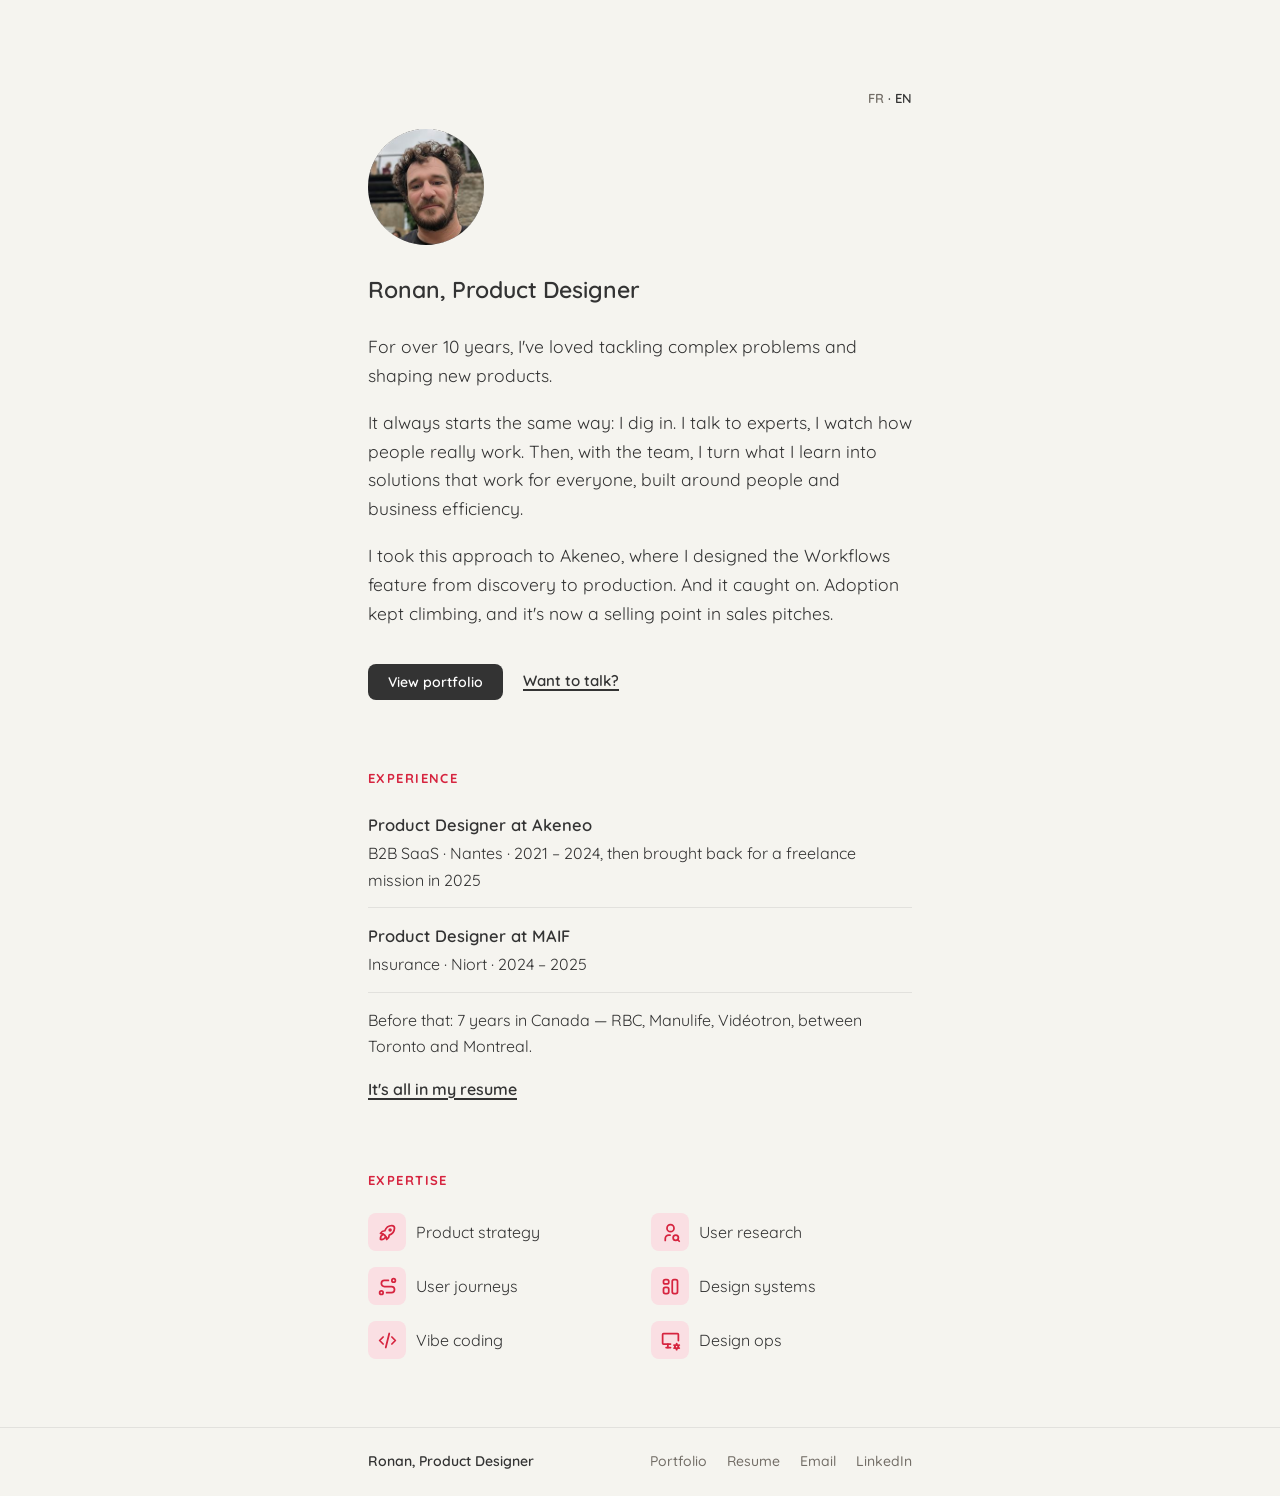
==== en/index.html @ c411151d "V1" ====
<!DOCTYPE html>
<html lang="en">
<head>
  <meta charset="UTF-8">
  <meta name="viewport" content="width=device-width, initial-scale=1.0">
  <title>Ronan Le Morvan — Product Designer</title>
  <meta name="description" content="Product designer. I tackle complex problems and shape new products.">

  <link rel="icon" href="../favicon.svg" type="image/svg+xml">

  <!-- Social share preview -->
  <meta property="og:type" content="website">
  <meta property="og:title" content="Ronan, Product Designer">
  <meta property="og:description" content="Product designer. I tackle complex problems and shape new products.">
  <meta property="og:image" content="https://ro358.github.io/Portfolio/og-en.png">
  <meta property="og:url" content="https://ro358.github.io/Portfolio/en/index.html">
  <meta name="twitter:card" content="summary_large_image">
  <meta name="twitter:title" content="Ronan, Product Designer">
  <meta name="twitter:description" content="Product designer. I tackle complex problems and shape new products.">
  <meta name="twitter:image" content="https://ro358.github.io/Portfolio/og-en.png">
  <link rel="preconnect" href="https://fonts.googleapis.com">
  <link rel="preconnect" href="https://fonts.gstatic.com" crossorigin>
  <link href="https://fonts.googleapis.com/css2?family=Quicksand:wght@400;500;600;700&display=swap" rel="stylesheet">
  <link rel="stylesheet" href="../styles.css">
</head>
<body class="home">
  <main class="page">
    <div class="lang"><a href="../fr/index.html">FR</a> · <span class="active">EN</span></div>
    <img class="photo" src="../photo.png" alt="Ronan Le Morvan">
    <h1>Ronan, Product Designer</h1>

    <p class="prose">For over 10 years, I've loved tackling complex problems and shaping new products.</p>
    <p class="prose">It always starts the same way: I dig in. I talk to experts, I watch how people really work. Then, with the team, I turn what I learn into solutions that work for everyone, built around people and business efficiency.</p>
    <p class="prose">I took this approach to Akeneo, where I designed the Workflows feature from discovery to production. And it caught on. Adoption kept climbing, and it's now a selling point in sales pitches.</p>

    <div class="top-cta">
      <a class="btn" href="portfolio/index.html">View portfolio</a>
      <a class="link" href="mailto:ronan.lemorvan@gmail.com?subject=An%20opportunity%20for%20you">Want to talk?</a>
    </div>

    <section>
      <h2>Experience</h2>
      <ul class="xp">
        <li>
          <span class="role">Product Designer at Akeneo</span>
          B2B SaaS · Nantes · 2021 – 2024, then brought back for a freelance mission in 2025
        </li>
        <li>
          <span class="role">Product Designer at MAIF</span>
          Insurance · Niort · 2024 – 2025
        </li>
        <li class="muted">
          Before that: 7 years in Canada — RBC, Manulife, Vidéotron, between Toronto and Montreal.<br><a class="cvlink" href="resume.pdf" target="_blank" rel="noopener">It's all in my resume</a>
        </li>
      </ul>
    </section>

    <section>
      <h2>Expertise</h2>
      <div class="skills">
        <div class="skill">
          <span class="ico"><svg width="15" height="15" viewBox="0 0 24 24" fill="none" stroke="currentColor" stroke-width="2" stroke-linecap="round" stroke-linejoin="round"><path d="M4 13a8 8 0 0 1 7 7a6 6 0 0 0 3 -5a9 9 0 0 0 6 -8a3 3 0 0 0 -3 -3a9 9 0 0 0 -8 6a6 6 0 0 0 -5 3" /><path d="M7 14a6 6 0 0 0 -3 6a6 6 0 0 0 6 -3" /><path d="M14 9a1 1 0 1 0 2 0a1 1 0 1 0 -2 0" /></svg></span>
          Product strategy
        </div>
        <div class="skill">
          <span class="ico"><svg width="15" height="15" viewBox="0 0 24 24" fill="none" stroke="currentColor" stroke-width="2" stroke-linecap="round" stroke-linejoin="round"><path d="M8 7a4 4 0 1 0 8 0a4 4 0 0 0 -8 0" /><path d="M6 21v-2a4 4 0 0 1 4 -4h1.5" /><path d="M15 18a3 3 0 1 0 6 0a3 3 0 1 0 -6 0" /><path d="M20.2 20.2l1.8 1.8" /></svg></span>
          User research
        </div>
        <div class="skill">
          <span class="ico"><svg width="15" height="15" viewBox="0 0 24 24" fill="none" stroke="currentColor" stroke-width="2" stroke-linecap="round" stroke-linejoin="round"><path d="M3 19a2 2 0 1 0 4 0a2 2 0 0 0 -4 0" /><path d="M19 7a2 2 0 1 0 0 -4a2 2 0 0 0 0 4" /><path d="M11 19h5.5a3.5 3.5 0 0 0 0 -7h-8a3.5 3.5 0 0 1 0 -7h4.5" /></svg></span>
          User journeys
        </div>
        <div class="skill">
          <span class="ico"><svg width="15" height="15" viewBox="0 0 24 24" fill="none" stroke="currentColor" stroke-width="2" stroke-linecap="round" stroke-linejoin="round"><path d="M4 6a2 2 0 0 1 2 -2h2a2 2 0 0 1 2 2v1a2 2 0 0 1 -2 2h-2a2 2 0 0 1 -2 -2l0 -1" /><path d="M4 15a2 2 0 0 1 2 -2h2a2 2 0 0 1 2 2v3a2 2 0 0 1 -2 2h-2a2 2 0 0 1 -2 -2l0 -3" /><path d="M14 6a2 2 0 0 1 2 -2h2a2 2 0 0 1 2 2v12a2 2 0 0 1 -2 2h-2a2 2 0 0 1 -2 -2l0 -12" /></svg></span>
          Design systems
        </div>
        <div class="skill">
          <span class="ico"><svg width="15" height="15" viewBox="0 0 24 24" fill="none" stroke="currentColor" stroke-width="2" stroke-linecap="round" stroke-linejoin="round"><path d="M7 8l-4 4l4 4" /><path d="M17 8l4 4l-4 4" /><path d="M14 4l-4 16" /></svg></span>
          Vibe coding
        </div>
        <div class="skill">
          <span class="ico"><svg width="15" height="15" viewBox="0 0 24 24" fill="none" stroke="currentColor" stroke-width="2" stroke-linecap="round" stroke-linejoin="round"><path d="M12 16h-8a1 1 0 0 1 -1 -1v-10a1 1 0 0 1 1 -1h16a1 1 0 0 1 1 1v7" /><path d="M7 20h5" /><path d="M9 16v4" /><path d="M17.001 19a2 2 0 1 0 4 0a2 2 0 1 0 -4 0" /><path d="M19.001 15.5v1.5" /><path d="M19.001 21v1.5" /><path d="M22.032 17.25l-1.299 .75" /><path d="M17.27 20l-1.3 .75" /><path d="M15.97 17.25l1.3 .75" /><path d="M20.733 20l1.3 .75" /></svg></span>
          Design ops
        </div>
      </div>
    </section>

  </main>

  <footer>
    <div class="foot-inner">
      <a class="foot-name" href="index.html">Ronan, Product Designer</a>
      <div class="foot-links">
        <a href="portfolio/index.html">Portfolio</a>
        <a href="resume.pdf" target="_blank" rel="noopener">Resume</a>
        <a href="mailto:ronan.lemorvan@gmail.com">Email</a>
        <a href="https://www.linkedin.com/in/ronan-le-morvan-2758117b" target="_blank" rel="noopener">LinkedIn</a>
      </div>
    </div>
  </footer>
</body>
</html>
---- styles.css ----
/* ============================================================
   Ronan Le Morvan — feuille de style partagée
   Utilisée par index.html, portfolio.html et les futures pages
   (versions EN, etc.). La page d'accueil porte la classe .home
   sur <body> pour ses quelques variantes d'espacement.
   ============================================================ */

:root {
  --bg: #F5F4EF;
  --ink: #333333;
  --ink-soft: #736e67;
  --accent: #D6243F;
  --accent-bg: rgba(214, 36, 63, 0.08);
  --line: rgba(59, 59, 59, 0.1);
}

* { margin: 0; padding: 0; box-sizing: border-box; }

body {
  background: var(--bg);
  color: var(--ink);
  font-family: 'Quicksand', -apple-system, BlinkMacSystemFont, sans-serif;
  line-height: 1.65;
  min-height: 100vh;
  display: flex;
  flex-direction: column;
}

.page {
  width: 100%;
  max-width: 520px;
  margin: 0 auto;
  padding: 64px 28px 40px;
  flex: 1 0 auto;
}

/* --- Typographie --- */
h1 {
  font-size: 20px;
  font-weight: 600;
  color: var(--ink);
  margin-bottom: 14px;
}
.home h1 { line-height: 1.5; margin-bottom: 24px; }

.eyebrow {
  font-size: 12.5px;
  font-weight: 700;
  letter-spacing: 0.11em;
  text-transform: uppercase;
  color: var(--accent);
  margin-bottom: 10px;
}

p.prose {
  font-size: 16px;
  font-weight: 400;
  color: var(--ink);
  margin-bottom: 26px;
}
.home p.prose { margin-bottom: 18px; }
p.prose a {
  color: var(--ink);
  text-decoration: underline;
  text-decoration-thickness: 1.5px;
  text-underline-offset: 3px;
}
p.prose a:hover { color: var(--accent); }

/* Titres de section (eyebrows rouges) */
section { margin-top: 68px; }
h2 {
  font-size: 12.5px;
  font-weight: 700;
  letter-spacing: 0.11em;
  text-transform: uppercase;
  color: var(--accent);
  margin-bottom: 22px;
}

/* Lien retour (portfolio) */
.back {
  display: inline-block;
  font-size: 14px;
  font-weight: 500;
  color: var(--ink-soft);
  text-decoration: none;
  margin-bottom: 40px;
}
.back:hover { color: var(--accent); }

.lang { text-align: right; font-size: 13px; font-weight: 600; margin-bottom: 20px; }
.lang a { color: var(--ink-soft); text-decoration: none; }
.lang a:hover { color: var(--accent); }
.lang .active { color: var(--ink); }

/* Photo (accueil) */
.photo {
  width: 104px;
  height: 104px;
  border-radius: 50%;
  object-fit: cover;
  margin-bottom: 28px;
  display: block;
}

/* Ligne / liens CV */
.cv-row {
  font-size: 15px;
  font-weight: 400;
  color: var(--ink);
  margin-top: 16px;
}
.cv-row a {
  color: var(--ink);
  font-weight: 600;
  text-decoration: underline;
  text-decoration-thickness: 1.5px;
  text-underline-offset: 3px;
}
.cv-row a:hover { color: var(--accent); }

/* Parcours */
.xp { list-style: none; }
.xp li {
  font-size: 15px;
  font-weight: 400;
  color: var(--ink);
  padding: 14px 0;
  border-bottom: 1px solid var(--line);
}
.xp li:first-child { padding-top: 0; }
.xp li:last-child { border-bottom: none; padding-bottom: 0; }
.xp li.muted { color: var(--ink); }
.xp .role { color: var(--ink); font-weight: 600; display: block; font-size: 15.5px; margin-bottom: 2px; }
.xp .tag {
  display: inline-block;
  font-size: 10.5px;
  font-weight: 700;
  letter-spacing: 0.06em;
  text-transform: uppercase;
  color: var(--accent);
  background: var(--accent-bg);
  border-radius: 4px;
  padding: 1px 7px;
  margin-left: 6px;
  vertical-align: 1px;
}
.xp a {
  color: var(--ink);
  font-weight: 600;
  text-decoration: underline;
  text-decoration-thickness: 1.5px;
  text-underline-offset: 3px;
}
.xp a:hover { color: var(--accent); }
.xp .cvlink { display: inline-block; margin-top: 16px; }

/* Expertise (grille de pills) */
.skills {
  display: grid;
  grid-template-columns: 1fr 1fr;
  gap: 16px 22px;
}
.skill {
  display: flex;
  align-items: center;
  gap: 10px;
  font-size: 15px;
  font-weight: 400;
}
.skill .ico {
  width: 38px;
  height: 38px;
  border-radius: 8px;
  background: #FADFE3;
  color: var(--accent);
  display: inline-flex;
  align-items: center;
  justify-content: center;
  flex-shrink: 0;
}
.skill .ico svg { width: 21px; height: 21px; }

/* Contact */
.cta { margin-top: 68px; }
.cta-sub { font-size: 15px; font-weight: 400; color: var(--ink); margin-bottom: 20px; }
.cta-actions { display: flex; align-items: center; gap: 22px; flex-wrap: wrap; }
.cta .cv {
  font-size: 14.5px;
  font-weight: 600;
  color: var(--ink);
  text-decoration: underline;
  text-decoration-thickness: 1.5px;
  text-underline-offset: 3px;
}
.cta .cv:hover { color: var(--accent); }

/* CTA en haut de l'accueil (bouton + lien) */
.top-cta { margin-top: 36px; display: flex; align-items: center; gap: 20px; flex-wrap: wrap; }
.top-cta .link {
  font-size: 15px;
  font-weight: 600;
  color: var(--ink);
  text-decoration: underline;
  text-decoration-thickness: 1.5px;
  text-underline-offset: 3px;
}
.top-cta .link:hover { color: var(--accent); }

/* Bouton */
.btn {
  display: inline-flex;
  align-items: center;
  line-height: 1;
  padding: 11px 20px;
  border-radius: 8px;
  background: var(--ink);
  color: #fff;
  font-family: inherit;
  font-size: 14px;
  font-weight: 600;
  border: none;
  cursor: pointer;
  text-decoration: none;
  transition: transform 0.15s ease, box-shadow 0.15s ease;
}
.btn:hover { transform: translateY(-1px); box-shadow: 0 6px 16px rgba(35, 35, 35, 0.22); }

/* Formulaire mot de passe (portfolio) */
label {
  display: block;
  font-size: 16px;
  font-weight: 600;
  color: var(--ink);
  margin-bottom: 10px;
}
.field {
  position: relative;
  max-width: 320px;
  margin-bottom: 6px;
}
.field input {
  width: 100%;
  display: block;
  font-family: inherit;
  font-size: 15px;
  color: var(--ink);
  background: #fff;
  border: 1px solid var(--line);
  border-radius: 8px;
  padding: 12px 44px 12px 14px;
  transition: border-color 0.15s ease;
}
.field input:focus { outline: none; border-color: var(--ink); }
.field input.invalid,
.field input.invalid:focus { border-color: var(--accent); }
.toggle {
  position: absolute;
  right: 6px;
  top: 50%;
  transform: translateY(-50%);
  display: inline-flex;
  align-items: center;
  justify-content: center;
  padding: 6px;
  background: none;
  border: none;
  cursor: pointer;
  color: var(--ink-soft);
}
.toggle:hover { color: var(--ink); }
.toggle svg { width: 20px; height: 20px; }
.toggle .icon-off { display: none; }
.toggle.on .icon-on { display: none; }
.toggle.on .icon-off { display: inline-flex; }
.error {
  visibility: hidden;
  font-size: 14px;
  font-weight: 500;
  line-height: 1.3;
  color: var(--accent);
  margin: 4px 0 10px;
}
.error.show { visibility: visible; }

/* Bloc "pas de mot de passe" (portfolio) */
.help {
  margin-top: 56px;
  padding-top: 30px;
  border-top: 1px solid var(--line);
}
.help h2 {
  font-size: 18px;
  font-weight: 600;
  color: var(--ink);
  letter-spacing: normal;
  text-transform: none;
  margin-bottom: 12px;
}
.help a {
  font-size: 16px;
  font-weight: 600;
  color: var(--ink);
  text-decoration: underline;
  text-decoration-thickness: 1.5px;
  text-underline-offset: 3px;
}
.help a:hover { color: var(--accent); }

/* Footer pleine largeur (accueil) */
footer {
  margin-top: 28px;
  border-top: 1px solid var(--line);
  padding: 22px 0;
  flex-shrink: 0;
}
.foot-inner {
  max-width: 520px;
  margin: 0 auto;
  padding: 0 28px;
  display: flex;
  justify-content: space-between;
  align-items: center;
  flex-wrap: wrap;
  gap: 14px;
}
.foot-name { font-size: 14px; font-weight: 600; color: var(--ink); text-decoration: none;}
.foot-links { display: flex; gap: 20px; flex-wrap: wrap; }
.foot-links a { font-size: 14px; font-weight: 500; color: var(--ink-soft); text-decoration: none; }
.foot-links a:hover { color: var(--accent); }

/* --- Responsive --- */
@media (min-width: 900px) {
  .page { max-width: 600px; padding-top: 88px; }
  .photo { width: 116px; height: 116px; }
  .eyebrow { font-size: 13px; }
  h1 { font-size: 23px; }
  p.prose { font-size: 17.5px; }
  h2 { font-size: 13px; }
  .cv-row, .xp li, .skill, .cta-sub, .cta .cv { font-size: 16px; }
  .xp .role { font-size: 16.5px; }
  .foot-inner { max-width: 600px; }
}
@media (max-width: 420px) {
  .skills { grid-template-columns: 1fr; }
}
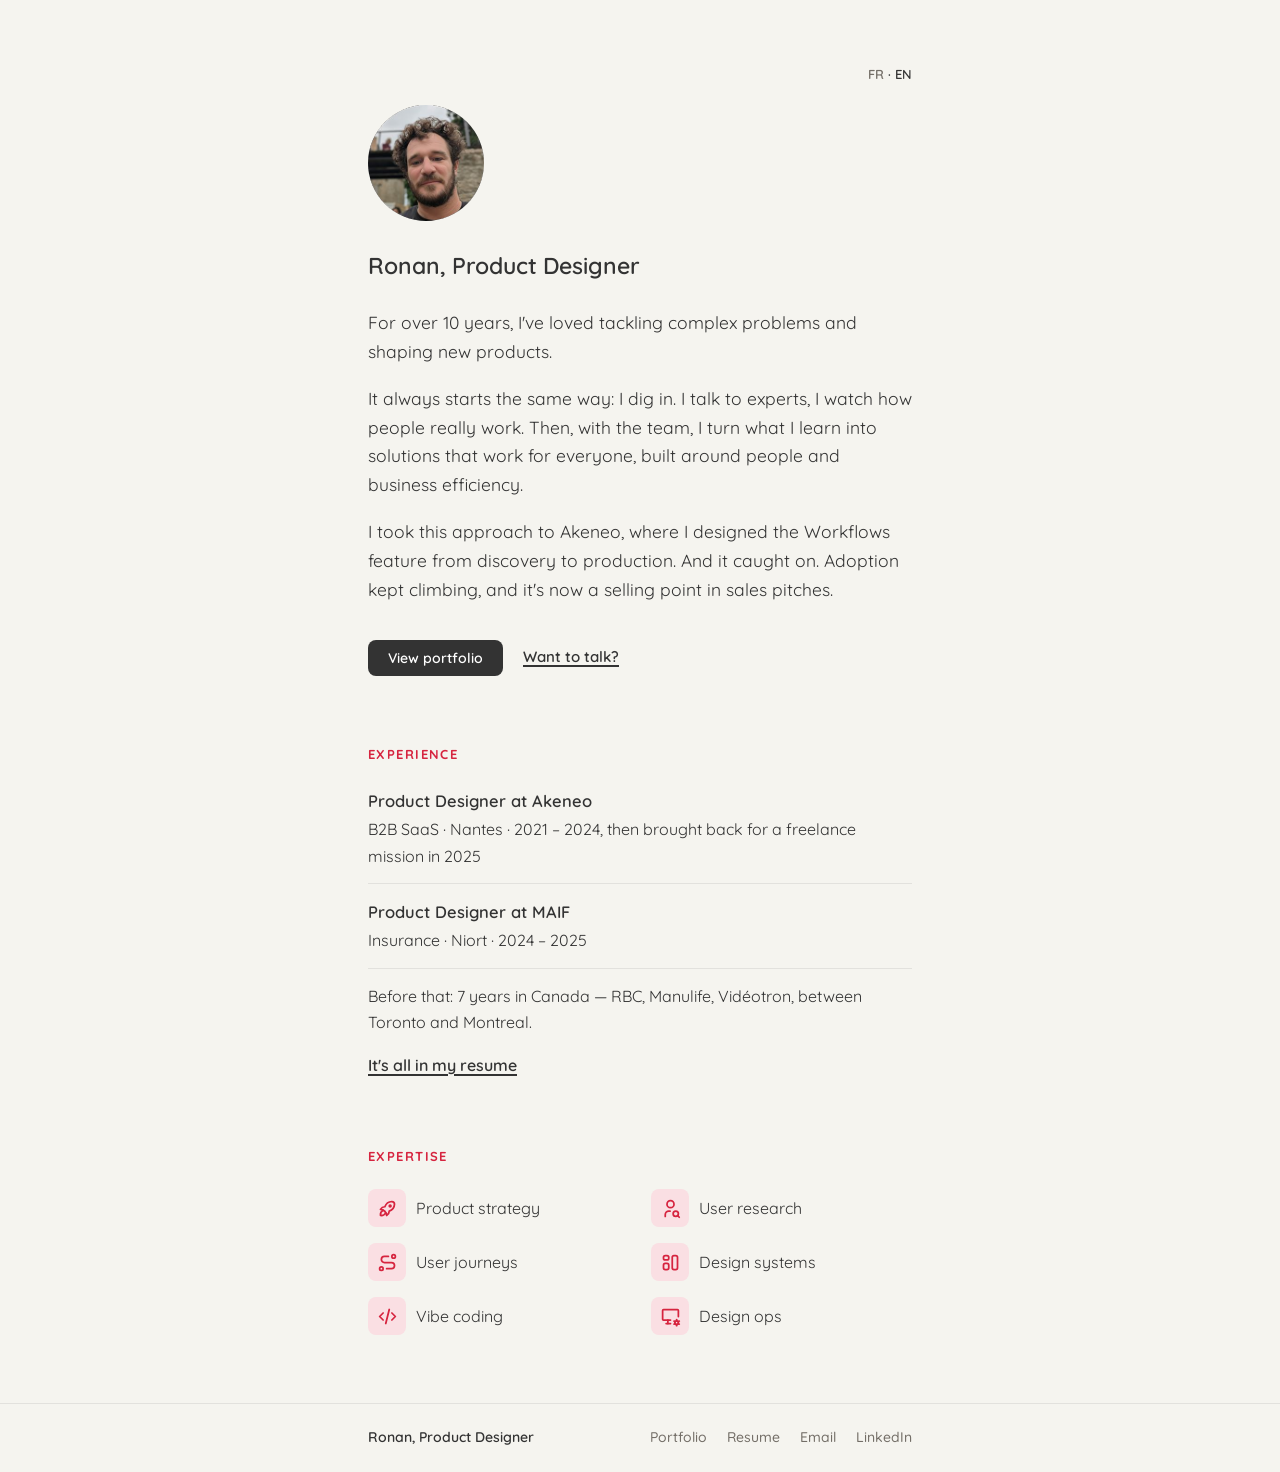
==== commit 4a2c3562: "Go!" ====
--- a/en/index.html
+++ b/en/index.html
@@ -12,12 +12,12 @@
   <meta property="og:type" content="website">
   <meta property="og:title" content="Ronan, Product Designer">
   <meta property="og:description" content="Product designer. I tackle complex problems and shape new products.">
-  <meta property="og:image" content="https://ro358.github.io/Portfolio/og-en.png">
-  <meta property="og:url" content="https://ro358.github.io/Portfolio/en/index.html">
+  <meta property="og:image" content="https://www.ronanlemorvan.com/og-en.png">
+  <meta property="og:url" content="https://www.ronanlemorvan.com/en/">
   <meta name="twitter:card" content="summary_large_image">
   <meta name="twitter:title" content="Ronan, Product Designer">
   <meta name="twitter:description" content="Product designer. I tackle complex problems and shape new products.">
-  <meta name="twitter:image" content="https://ro358.github.io/Portfolio/og-en.png">
+  <meta name="twitter:image" content="https://www.ronanlemorvan.com/og-en.png">
   <link rel="preconnect" href="https://fonts.googleapis.com">
   <link rel="preconnect" href="https://fonts.gstatic.com" crossorigin>
   <link href="https://fonts.googleapis.com/css2?family=Quicksand:wght@400;500;600;700&display=swap" rel="stylesheet">
@@ -25,7 +25,7 @@
 </head>
 <body class="home">
   <main class="page">
-    <div class="lang"><a href="../fr/index.html">FR</a> · <span class="active">EN</span></div>
+    <div class="lang"><a href="../fr/">FR</a> · <span class="active">EN</span></div>
     <img class="photo" src="../photo.png" alt="Ronan Le Morvan">
     <h1>Ronan, Product Designer</h1>
 
@@ -34,7 +34,7 @@
     <p class="prose">I took this approach to Akeneo, where I designed the Workflows feature from discovery to production. And it caught on. Adoption kept climbing, and it's now a selling point in sales pitches.</p>
 
     <div class="top-cta">
-      <a class="btn" href="portfolio/index.html">View portfolio</a>
+      <a class="btn" href="portfolio/">View portfolio</a>
       <a class="link" href="mailto:ronan.lemorvan@gmail.com?subject=An%20opportunity%20for%20you">Want to talk?</a>
     </div>
 
@@ -89,9 +89,9 @@
 
   <footer>
     <div class="foot-inner">
-      <a class="foot-name" href="index.html">Ronan, Product Designer</a>
+      <a class="foot-name" href="./">Ronan, Product Designer</a>
       <div class="foot-links">
-        <a href="portfolio/index.html">Portfolio</a>
+        <a href="portfolio/">Portfolio</a>
         <a href="resume.pdf" target="_blank" rel="noopener">Resume</a>
         <a href="mailto:ronan.lemorvan@gmail.com">Email</a>
         <a href="https://www.linkedin.com/in/ronan-le-morvan-2758117b" target="_blank" rel="noopener">LinkedIn</a>
--- a/styles.css
+++ b/styles.css
@@ -30,7 +30,7 @@
   width: 100%;
   max-width: 520px;
   margin: 0 auto;
-  padding: 64px 28px 40px;
+  padding: 48px 28px 40px;
   flex: 1 0 auto;
 }
 
@@ -93,6 +93,23 @@
 .lang a { color: var(--ink-soft); text-decoration: none; }
 .lang a:hover { color: var(--accent); }
 .lang .active { color: var(--ink); }
+
+.portfolio-header {
+  display: flex;
+  justify-content: space-between;
+  align-items: center;
+  gap: 16px;
+  margin-bottom: 12px;
+}
+
+.page.portfolio {
+  padding-top: 16px;
+}
+
+.page.portfolio .lang,
+.page.portfolio .back {
+  margin-bottom: 0;
+}
 
 /* Photo (accueil) */
 .photo {
@@ -332,7 +349,8 @@
 
 /* --- Responsive --- */
 @media (min-width: 900px) {
-  .page { max-width: 600px; padding-top: 88px; }
+  .page { max-width: 600px; padding-top: 64px; }
+  .page.portfolio { padding-top: 16px; }
   .photo { width: 116px; height: 116px; }
   .eyebrow { font-size: 13px; }
   h1 { font-size: 23px; }
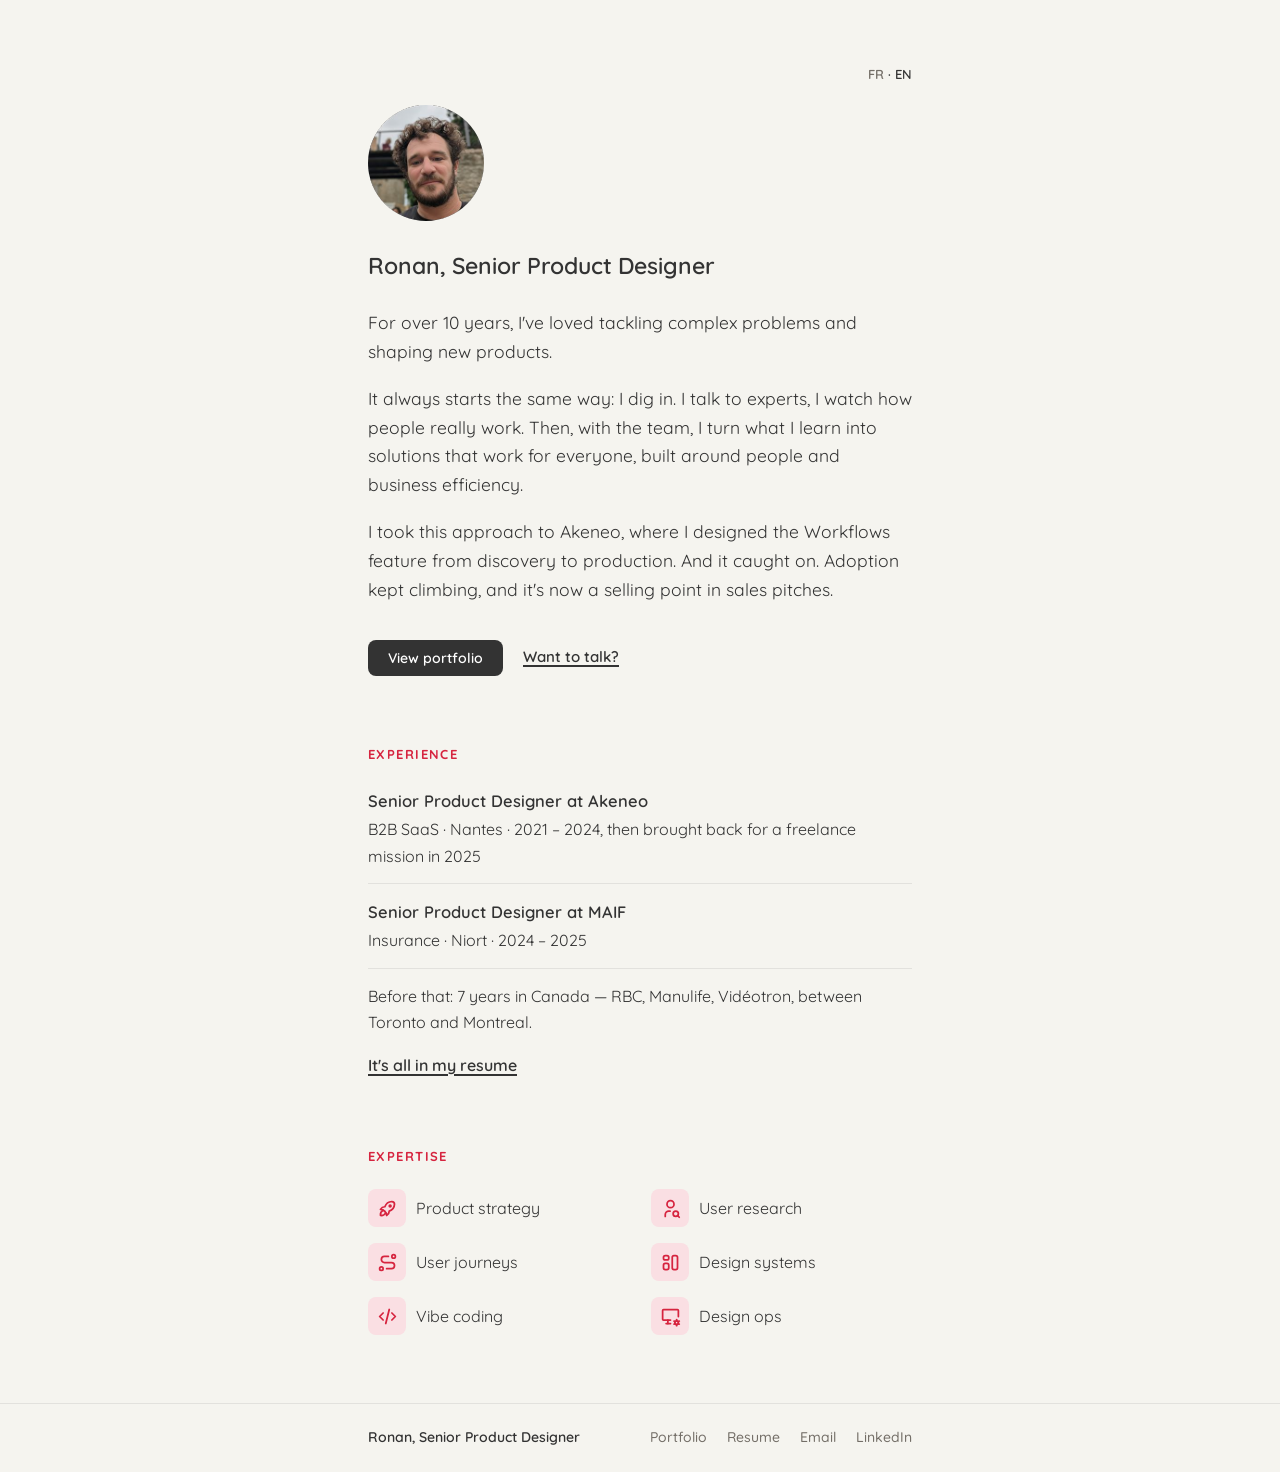
==== commit 1c1d8c63: "Added "Senior" Spacing fix" ====
--- a/en/index.html
+++ b/en/index.html
@@ -3,20 +3,20 @@
 <head>
   <meta charset="UTF-8">
   <meta name="viewport" content="width=device-width, initial-scale=1.0">
-  <title>Ronan Le Morvan — Product Designer</title>
-  <meta name="description" content="Product designer. I tackle complex problems and shape new products.">
+  <title>Ronan Le Morvan — Senior Product Designer</title>
+  <meta name="description" content="Senior product designer. I tackle complex problems and shape new products.">
 
   <link rel="icon" href="../favicon.svg" type="image/svg+xml">
 
   <!-- Social share preview -->
   <meta property="og:type" content="website">
-  <meta property="og:title" content="Ronan, Product Designer">
-  <meta property="og:description" content="Product designer. I tackle complex problems and shape new products.">
+  <meta property="og:title" content="Ronan, Senior Product Designer">
+  <meta property="og:description" content="Senior product designer. I tackle complex problems and shape new products.">
   <meta property="og:image" content="https://www.ronanlemorvan.com/og-en.png">
   <meta property="og:url" content="https://www.ronanlemorvan.com/en/">
   <meta name="twitter:card" content="summary_large_image">
-  <meta name="twitter:title" content="Ronan, Product Designer">
-  <meta name="twitter:description" content="Product designer. I tackle complex problems and shape new products.">
+  <meta name="twitter:title" content="Ronan, Senior Product Designer">
+  <meta name="twitter:description" content="Senior product designer. I tackle complex problems and shape new products.">
   <meta name="twitter:image" content="https://www.ronanlemorvan.com/og-en.png">
   <link rel="preconnect" href="https://fonts.googleapis.com">
   <link rel="preconnect" href="https://fonts.gstatic.com" crossorigin>
@@ -27,7 +27,7 @@
   <main class="page">
     <div class="lang"><a href="../fr/">FR</a> · <span class="active">EN</span></div>
     <img class="photo" src="../photo.png" alt="Ronan Le Morvan">
-    <h1>Ronan, Product Designer</h1>
+    <h1>Ronan, Senior Product Designer</h1>
 
     <p class="prose">For over 10 years, I've loved tackling complex problems and shaping new products.</p>
     <p class="prose">It always starts the same way: I dig in. I talk to experts, I watch how people really work. Then, with the team, I turn what I learn into solutions that work for everyone, built around people and business efficiency.</p>
@@ -42,11 +42,11 @@
       <h2>Experience</h2>
       <ul class="xp">
         <li>
-          <span class="role">Product Designer at Akeneo</span>
+          <span class="role">Senior Product Designer at Akeneo</span>
           B2B SaaS · Nantes · 2021 – 2024, then brought back for a freelance mission in 2025
         </li>
         <li>
-          <span class="role">Product Designer at MAIF</span>
+          <span class="role">Senior Product Designer at MAIF</span>
           Insurance · Niort · 2024 – 2025
         </li>
         <li class="muted">
@@ -89,12 +89,12 @@
 
   <footer>
     <div class="foot-inner">
-      <a class="foot-name" href="./">Ronan, Product Designer</a>
+      <a class="foot-name" href="./">Ronan, Senior Product Designer</a>
       <div class="foot-links">
         <a href="portfolio/">Portfolio</a>
         <a href="resume.pdf" target="_blank" rel="noopener">Resume</a>
         <a href="mailto:ronan.lemorvan@gmail.com">Email</a>
-        <a href="https://www.linkedin.com/in/ronan-le-morvan-2758117b" target="_blank" rel="noopener">LinkedIn</a>
+        <a href="https://www.linkedin.com/in/ronanlemorvan" target="_blank" rel="noopener">LinkedIn</a>
       </div>
     </div>
   </footer>
--- a/styles.css
+++ b/styles.css
@@ -99,7 +99,7 @@
   justify-content: space-between;
   align-items: center;
   gap: 16px;
-  margin-bottom: 12px;
+  margin-bottom: 44px;
 }
 
 .page.portfolio {
@@ -109,6 +109,10 @@
 .page.portfolio .lang,
 .page.portfolio .back {
   margin-bottom: 0;
+}
+
+.page.portfolio .eyebrow {
+  margin-bottom: 22px;
 }
 
 /* Photo (accueil) */
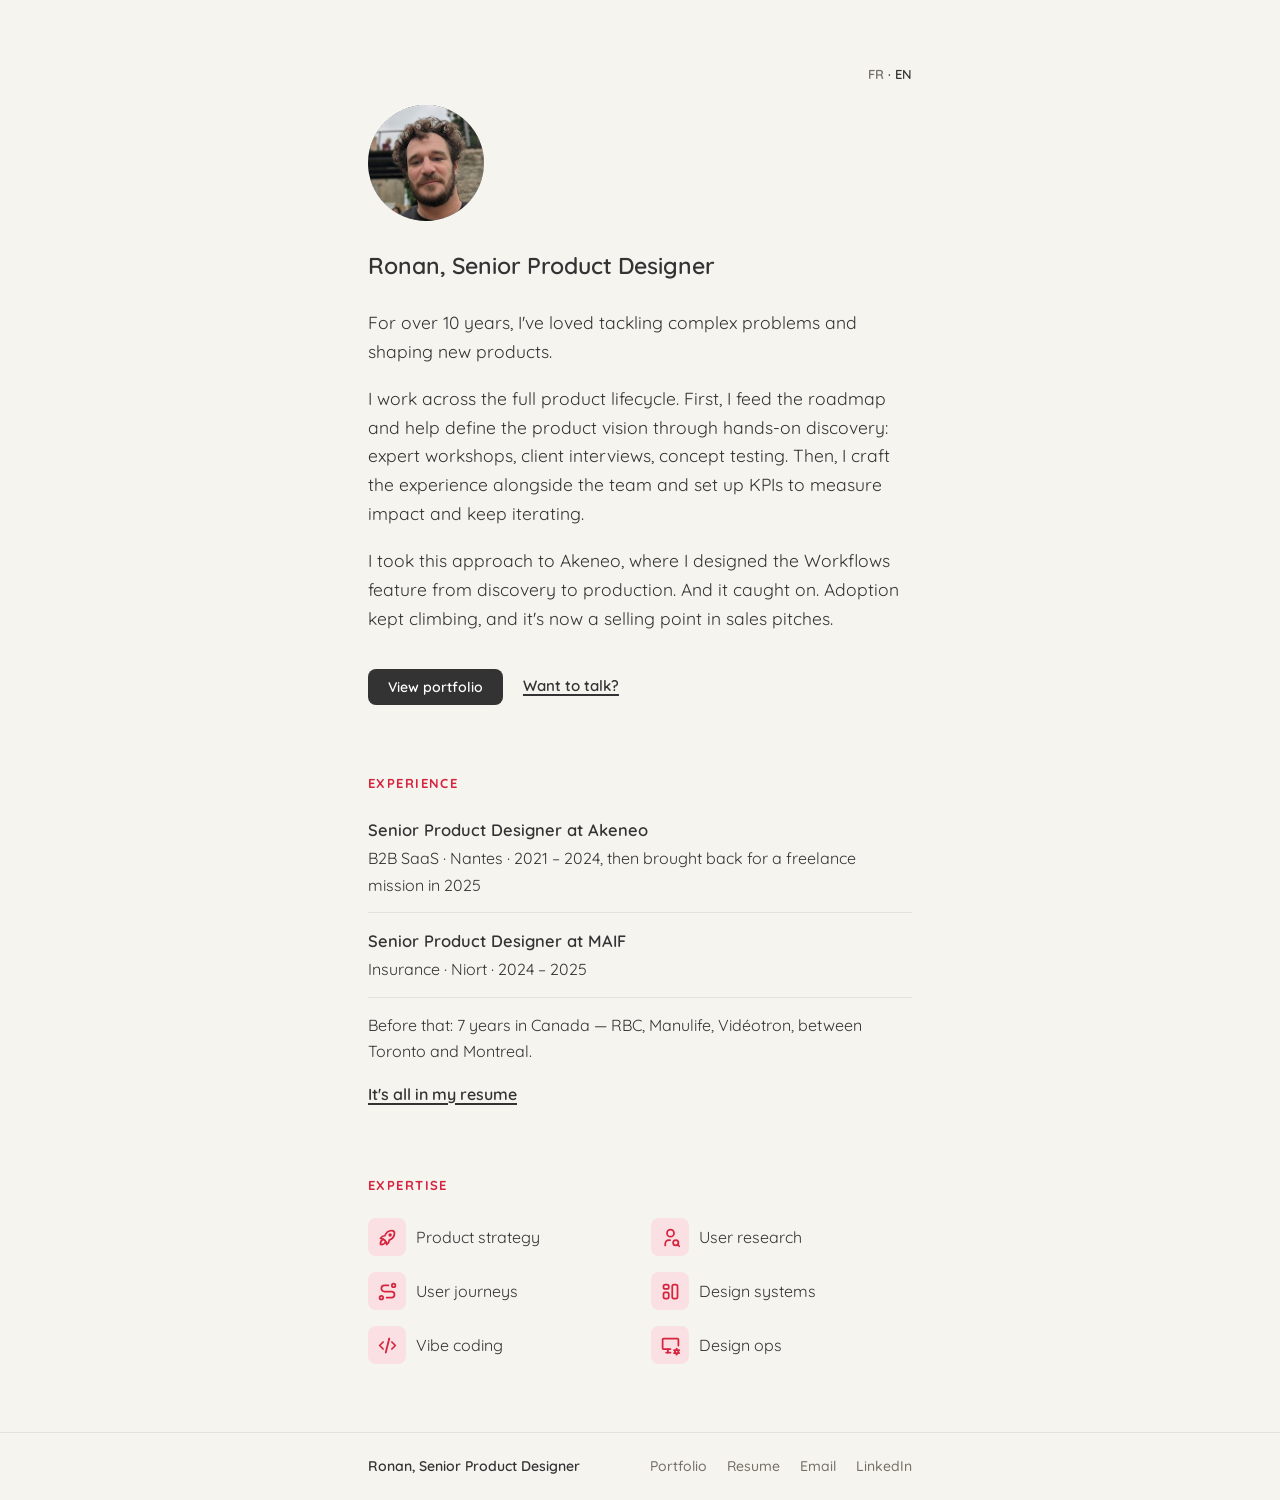
==== commit 4133f716: "edit paragraphe 2 intro landing page" ====
--- a/en/index.html
+++ b/en/index.html
@@ -30,7 +30,7 @@
     <h1>Ronan, Senior Product Designer</h1>
 
     <p class="prose">For over 10 years, I've loved tackling complex problems and shaping new products.</p>
-    <p class="prose">It always starts the same way: I dig in. I talk to experts, I watch how people really work. Then, with the team, I turn what I learn into solutions that work for everyone, built around people and business efficiency.</p>
+    <p class="prose">I work across the full product lifecycle. First, I feed the roadmap and help define the product vision through hands-on discovery: expert workshops, client interviews, concept testing. Then, I craft the experience alongside the team and set up KPIs to measure impact and keep iterating.</p>
     <p class="prose">I took this approach to Akeneo, where I designed the Workflows feature from discovery to production. And it caught on. Adoption kept climbing, and it's now a selling point in sales pitches.</p>
 
     <div class="top-cta">
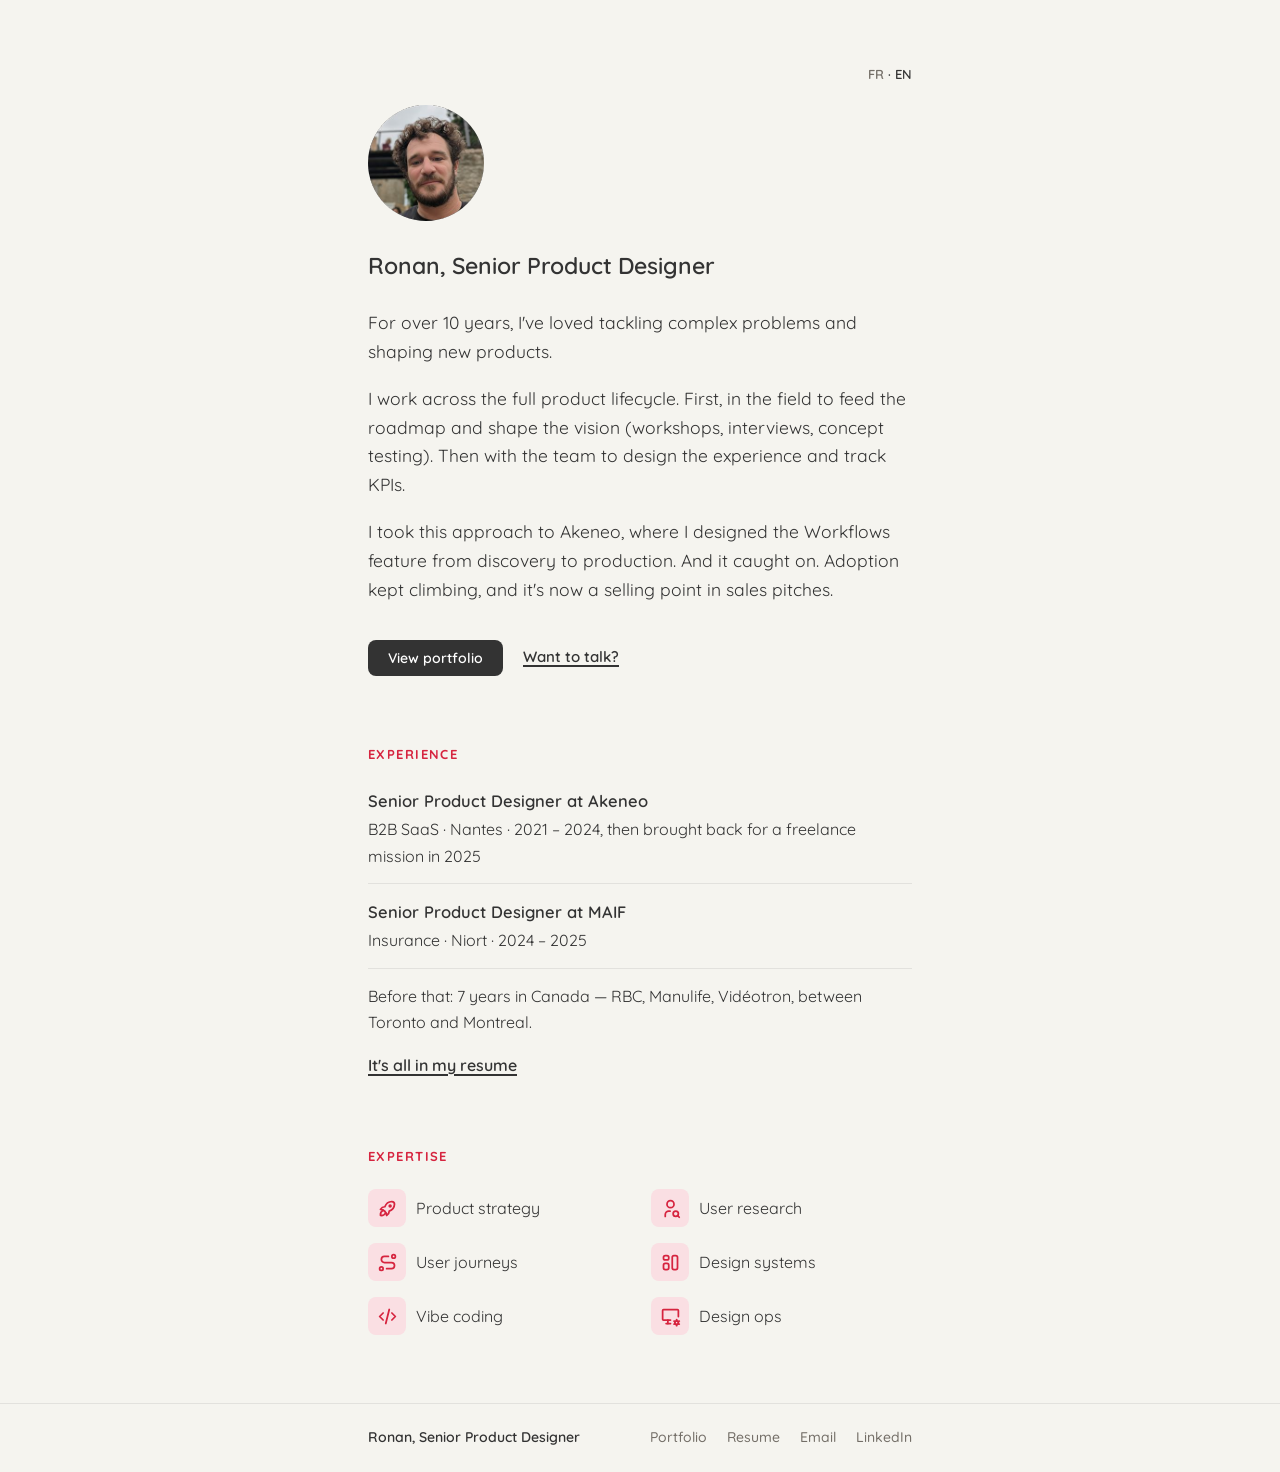
==== commit a55f49b2: "p2 v2" ====
--- a/en/index.html
+++ b/en/index.html
@@ -30,7 +30,7 @@
     <h1>Ronan, Senior Product Designer</h1>
 
     <p class="prose">For over 10 years, I've loved tackling complex problems and shaping new products.</p>
-    <p class="prose">I work across the full product lifecycle. First, I feed the roadmap and help define the product vision through hands-on discovery: expert workshops, client interviews, concept testing. Then, I craft the experience alongside the team and set up KPIs to measure impact and keep iterating.</p>
+    <p class="prose">I work across the full product lifecycle. First, in the field to feed the roadmap and shape the vision (workshops, interviews, concept testing). Then with the team to design the experience and track KPIs.</p>
     <p class="prose">I took this approach to Akeneo, where I designed the Workflows feature from discovery to production. And it caught on. Adoption kept climbing, and it's now a selling point in sales pitches.</p>
 
     <div class="top-cta">
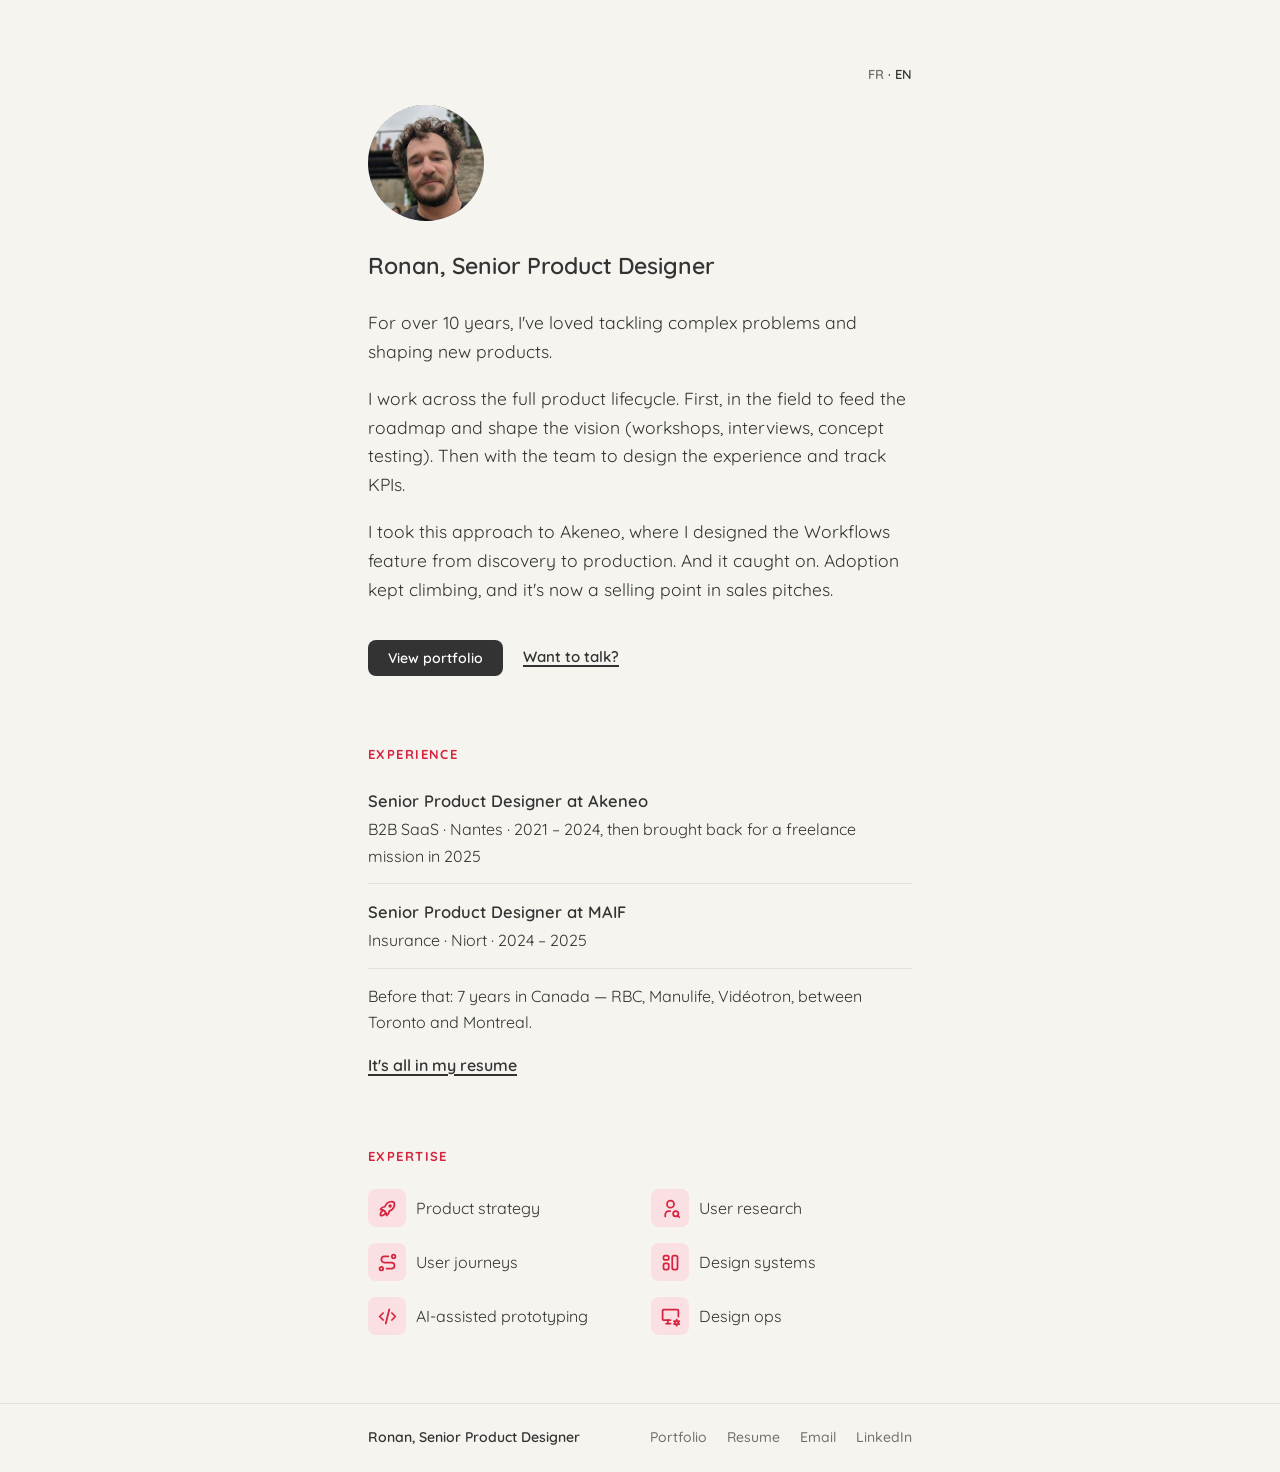
==== commit ff26a4a3: "Change vibre coding to AI-assisted prototyping" ====
--- a/en/index.html
+++ b/en/index.html
@@ -76,7 +76,7 @@
         </div>
         <div class="skill">
           <span class="ico"><svg width="15" height="15" viewBox="0 0 24 24" fill="none" stroke="currentColor" stroke-width="2" stroke-linecap="round" stroke-linejoin="round"><path d="M7 8l-4 4l4 4" /><path d="M17 8l4 4l-4 4" /><path d="M14 4l-4 16" /></svg></span>
-          Vibe coding
+          AI-assisted prototyping
         </div>
         <div class="skill">
           <span class="ico"><svg width="15" height="15" viewBox="0 0 24 24" fill="none" stroke="currentColor" stroke-width="2" stroke-linecap="round" stroke-linejoin="round"><path d="M12 16h-8a1 1 0 0 1 -1 -1v-10a1 1 0 0 1 1 -1h16a1 1 0 0 1 1 1v7" /><path d="M7 20h5" /><path d="M9 16v4" /><path d="M17.001 19a2 2 0 1 0 4 0a2 2 0 1 0 -4 0" /><path d="M19.001 15.5v1.5" /><path d="M19.001 21v1.5" /><path d="M22.032 17.25l-1.299 .75" /><path d="M17.27 20l-1.3 .75" /><path d="M15.97 17.25l1.3 .75" /><path d="M20.733 20l1.3 .75" /></svg></span>
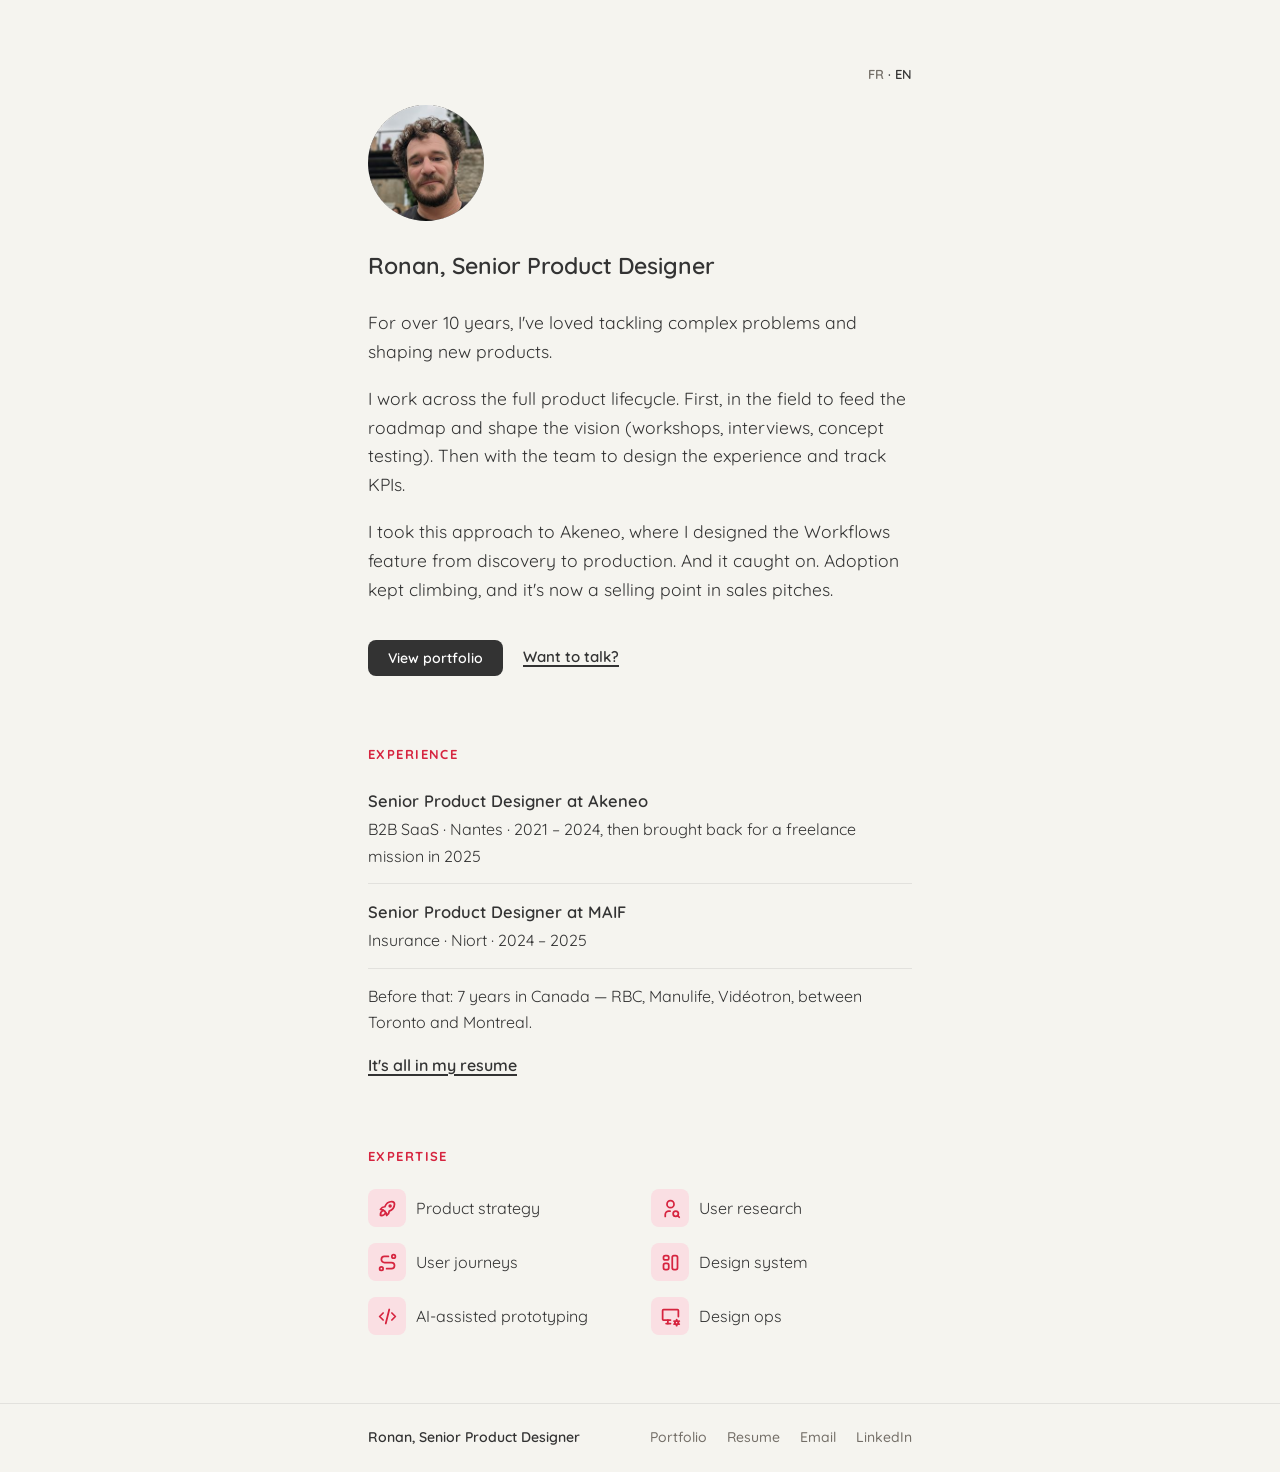
==== commit ae09d68e: "update minor copy adjustments" ====
--- a/en/index.html
+++ b/en/index.html
@@ -50,7 +50,7 @@
           Insurance · Niort · 2024 – 2025
         </li>
         <li class="muted">
-          Before that: 7 years in Canada — RBC, Manulife, Vidéotron, between Toronto and Montreal.<br><a class="cvlink" href="resume.pdf" target="_blank" rel="noopener">It's all in my resume</a>
+          Before that: 7 years in Canada — RBC, Manulife, Vidéotron, between Toronto and Montreal.<br><a class="cvlink" href="Resume_Ronan_Le_Morvan_Product_designer_EN.pdf" target="_blank" rel="noopener">It's all in my resume</a>
         </li>
       </ul>
     </section>
@@ -72,7 +72,7 @@
         </div>
         <div class="skill">
           <span class="ico"><svg width="15" height="15" viewBox="0 0 24 24" fill="none" stroke="currentColor" stroke-width="2" stroke-linecap="round" stroke-linejoin="round"><path d="M4 6a2 2 0 0 1 2 -2h2a2 2 0 0 1 2 2v1a2 2 0 0 1 -2 2h-2a2 2 0 0 1 -2 -2l0 -1" /><path d="M4 15a2 2 0 0 1 2 -2h2a2 2 0 0 1 2 2v3a2 2 0 0 1 -2 2h-2a2 2 0 0 1 -2 -2l0 -3" /><path d="M14 6a2 2 0 0 1 2 -2h2a2 2 0 0 1 2 2v12a2 2 0 0 1 -2 2h-2a2 2 0 0 1 -2 -2l0 -12" /></svg></span>
-          Design systems
+          Design system
         </div>
         <div class="skill">
           <span class="ico"><svg width="15" height="15" viewBox="0 0 24 24" fill="none" stroke="currentColor" stroke-width="2" stroke-linecap="round" stroke-linejoin="round"><path d="M7 8l-4 4l4 4" /><path d="M17 8l4 4l-4 4" /><path d="M14 4l-4 16" /></svg></span>
@@ -92,7 +92,7 @@
       <a class="foot-name" href="./">Ronan, Senior Product Designer</a>
       <div class="foot-links">
         <a href="portfolio/">Portfolio</a>
-        <a href="resume.pdf" target="_blank" rel="noopener">Resume</a>
+        <a href="Resume_Ronan_Le_Morvan_Product_designer_EN.pdf" target="_blank" rel="noopener">Resume</a>
         <a href="mailto:ronan.lemorvan@gmail.com">Email</a>
         <a href="https://www.linkedin.com/in/ronanlemorvan" target="_blank" rel="noopener">LinkedIn</a>
       </div>
